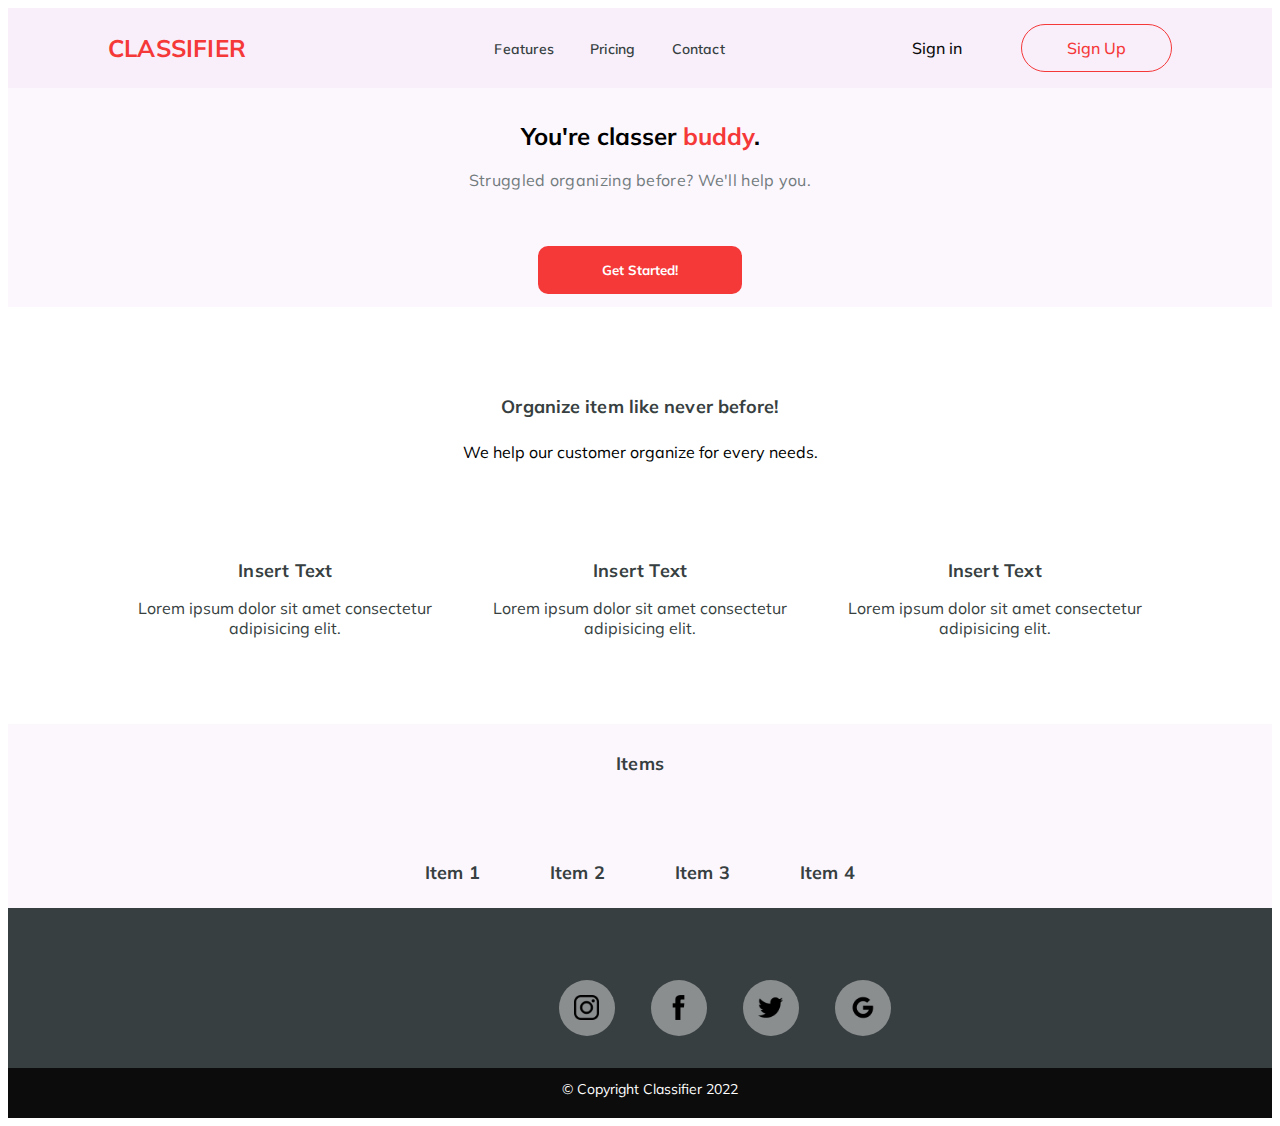
==== index.html @ fb935931 "Add files via upload" ====
<!DOCTYPE html>
<html lang="en">
<head>
    <meta charset="UTF-8">
    <meta http-equiv="X-UA-Compatible" content="IE=edge">
    <meta name="viewport" content="width=device-width, initial-scale=1.0">
    <title>Classifier</title>
    <link rel="stylesheet" href="style.css">
    <link rel="preconnect" href="https://fonts.googleapis.com">
    <link rel="preconnect" href="https://fonts.gstatic.com" crossorigin>
    <link href="https://fonts.googleapis.com/css2?family=Lato:wght@700&family=Mulish:ital,wght@0,200;0,300;0,400;0,500;0,600;0,700;0,800;0,900;1,200;1,300;1,400;1,500;1,600;1,700;1,800;1,900&display=swap" rel="stylesheet">
</head>
<body>
    <nav class="nav">
        <div class="nav-brand">
            <a href="#">Classifier</a>
        </div> 
        <div class="nav-link">
            <a href="#feature">Features</a>
            <a href="#pricing">Pricing</a>
            <a href="contacs.html">Contact</a>
        </div>
        <div class="nav-action">
            <button class="btn-normal" style="margin-right: 10px;">Sign in</button>
            <button class="btn-border">Sign Up</button>
        </div>
    </nav>
    <div class="hero">
        <div class="hero-container">
        <h2 class="title">
            You're classer <span class="title-2">buddy</span>.
        </h2>
        <p class="hero-description">
            Struggled organizing before? We'll help you.
        </p>
        <button class="hero-button" ><a href="main.html">Get Started!</a></button>
        </div>
    </div>
    <div class="feature" id="feature">
        <h3 class="feature-title">
            Organize item like never before!
        </h3>
        <p class="feature-description">
            We help our customer organize for every needs.
        </p>
        <div class="feature-list">
            <div class="feature-item">
                <img src="" alt="" srcset="">
                <h6 class="feature-item-title">Insert Text</h6>
                <p class="feature-item-description">Lorem ipsum dolor sit amet consectetur adipisicing elit.</p>
            </div>
            <div class="feature-item">
                <img src="" alt="" srcset="">
                <h6 class="feature-item-title">Insert Text</h6>
                <p class="feature-item-description">Lorem ipsum dolor sit amet consectetur adipisicing elit.</p>
            </div>
            <div class="feature-item">
                <img src="" alt="" srcset="">
                <h6 class="feature-item-title">Insert Text</h6>
                <p class="feature-item-description">Lorem ipsum dolor sit amet consectetur adipisicing elit.</p>
            </div>
        </div>
    </div>
    <div class="pricing" id="pricing">
        <div class="pricing-container">
            <h2 class="pricing-title">Items</h2>
            <div class="pricing-list">
                <div class="pricing-item">
                    <img src="" alt="" srcset="">
                    <h6 class="pricing-item-title">Item 1</h6>
                </div>
                <div class="pricing-item">
                    <img src="" alt="" srcset="">
                    <h6 class="pricing-item-title">Item 2</h6>
                </div>
                <div class="pricing-item">
                    <img src="" alt="" srcset="">
                    <h6 class="pricing-item-title">Item 3</h6>
                </div>
                <div class="pricing-item">
                    <img src="" alt="" srcset="">
                    <h6 class="pricing-item-title">Item 4</h6>
                </div>
            </div>
        </div>
    </div>
    <div class="footer">
        <div class="footer-container">
            <div class="footer-link">
                <a href="instagram.com"><img src="images/instagram.png" alt="instagram"></a>
                <a href="facebook.com"><img src="images/fb.png" alt="facebook"></a>
                <a href="twitter.com"><img src="images/twitter.png" alt="twitter"></a>
                <a href=""><img src="images/google.png" alt="email"></a>
            </div>
        </div>
    </div>
    <div class="footer-bottom">
        <div class="last-box">
            <a>&copy; Copyright Classifier 2022</a>
        </div>
    </div>
</body>
</html>
---- style.css ----
* {
    font-family: 'Mulish', sans-serif;
}

.nav {
    height: 40px;
    display: flex;
    flex-direction: row;
    justify-content: space-between;
    align-items: center;
    padding: 20px 100px;
    background-color:rgba(188, 107, 217, 0.11) ;
}

.nav-brand {
    font-family: 'Lato', sans-serif;
    font-weight: bold;
    font-size: 24px;
    letter-spacing: 0.2px;
    text-transform: uppercase;
    color: #f53838;
    transition: color 250ms ease-in-out;
}

.nav-brand > a:hover {
    color: #b82020;
}

.nav-link {
    margin-left: 10%;
    color: #373f41;
}

.nav-brand > a, 
.nav-link > a {
    text-decoration: none;
    color: inherit;
}

.nav-link > a {
    margin: 0 16px;
    transition: color 150ms ease-in-out;
    font-size: 14px;
    letter-spacing: 0.2px;
    font-weight: 600;
}

.nav-link > a:hover {
    color: #f53838;
}

.nav-action > button {
    border: none;
    background-color: transparent;
    cursor: pointer;
    padding: 13px 45px ;
    font-weight: 500;
    font-size: 16px;
}

.btn-normal {
    color: #0b0c0c;
    border: 1px solid transparent;
    transition: color 150ms ease-in-out, background-color 150ms ease-in-out;
}

.nav-action >:last-child {
    border: 1px solid #f53838;
    color: #f53838;
    border-radius: 50px;
    transition: color 150ms ease-in-out;
    transition: background-color 150ms ease-in-out;
}

.btn-border:hover {
    color: white;
    background-color: #f53838;
}

.btn-normal:hover {
    color:black;
    background-color: transparent;
    border-radius: 50px;
    border: 1px solid black;
}

.hero {
    height: calc(100vh-80px);
    background-color: rgba(187, 107, 217, 0.056);
    display: flex;
    justify-content: center;
    align-items: center;
}

.hero-container {
    margin-top: 1%;
    width: 90%;
    text-align: center;
    max-width: 700px;
    margin-bottom: 1%;
}

.hero-title {
    font-weight: bold;
    font-size: 44px;
    letter-spacing: 0.2px;
    margin-bottom: 32px;
    color: #373f41;
}

.title-2 {
    color: #f53838;
}

.hero-description {
    letter-spacing: 0.3px;
    color: #737B7D;
    margin-bottom: 56px ;
}

.hero-button {
    padding: 16px 64px;
    border: none;
    color: white;
    background-color: #f53838;
    cursor: pointer;
    border-radius: 10px;
    font-weight: bold;
    transition: backgtound-color 250ms ease-in-out;
}

.hero-button a{
    text-decoration: none;
    font-style: none;
    color: white;
}

.hero-button:hover {
    background-color: #b82020;
}

.feature {
    padding: 70px 0;
    text-align: center;
}

.feature-title{
    margin-bottom: 24px;
    font-size: 18px;
    letter-spacing: 0.1px;
    color:  #373f41;
}
.feature-description {
    margin-bottom: 35px;
}

.feature-list {
    display: flex;
    align-items: flex-start;
    padding: 0 100px;
}

.feature-item {
    flex: 1;
    color: #373f41;
    margin: 0 10px;
}

.feature-item-title {
    font-size: 18px;
    letter-spacing: 0.2px;
    margin-bottom: 12px;
}

.pricing {
    height: calc(100vh-80px);
    background-color: rgba(187, 107, 217, 0.056);
    display: flex;
    justify-content: center;
    align-items: center;
}

.pricing-title {
    margin-bottom: 24px;
    font-size: 18px;
    letter-spacing: 0.1px;
    color:  #373f41;
}

.pricing-container {
    margin-top: 1%;
    width: 90%;
    text-align: center;
    max-width: 700px;
    margin-bottom: 1%;
}

.pricing-list {
    display: flex;
    align-items: flex-start;
    padding: 0 100px;
}

.pricing-item {
    flex: 1;
    color: #373f41;
    margin: 0 10px;
}

.pricing-item-title {
    font-size: 18px;
    letter-spacing: 0.2px;
    margin-bottom: 12px;
}

.footer {
    height: 120px;
    display: flex;
    flex-direction: row;
    justify-content: space-between;
    align-items: center;
    padding-top: 40px;
    background-color:#373f41;
}

.footer-container{
    padding-left: 29%;
    margin-top: 1%;
    width: 90%;
    text-align: center;
    max-width: 700px;
    margin-bottom: 1%;
}

.footer-link {
    color: white
}
 
.footer-link  a {
    text-decoration: none;
    height:46px;
    display: inline-block;
    width:46px;
    padding:5px;
    border-radius:40px;
    margin:5px;
    background: rgba(224, 222, 222, 0.5);
    margin: 0 16px;
    transition: color 150ms ease-in-out;
}

.footer-link img {
    margin-top: 10px;
    height: 25px;
    width: 25px;
}

.footer-bottom{
    background: rgb(12, 12, 12);
    width:100%;
    height: 50px;
    display: flex;
    justify-content: center;
}

.footer-bottom a{
    color:#fff;
    font-size:14px;
    margin-left:20px;
    text-decoration:none;
}
.last-box{
    margin-top:10px;
}
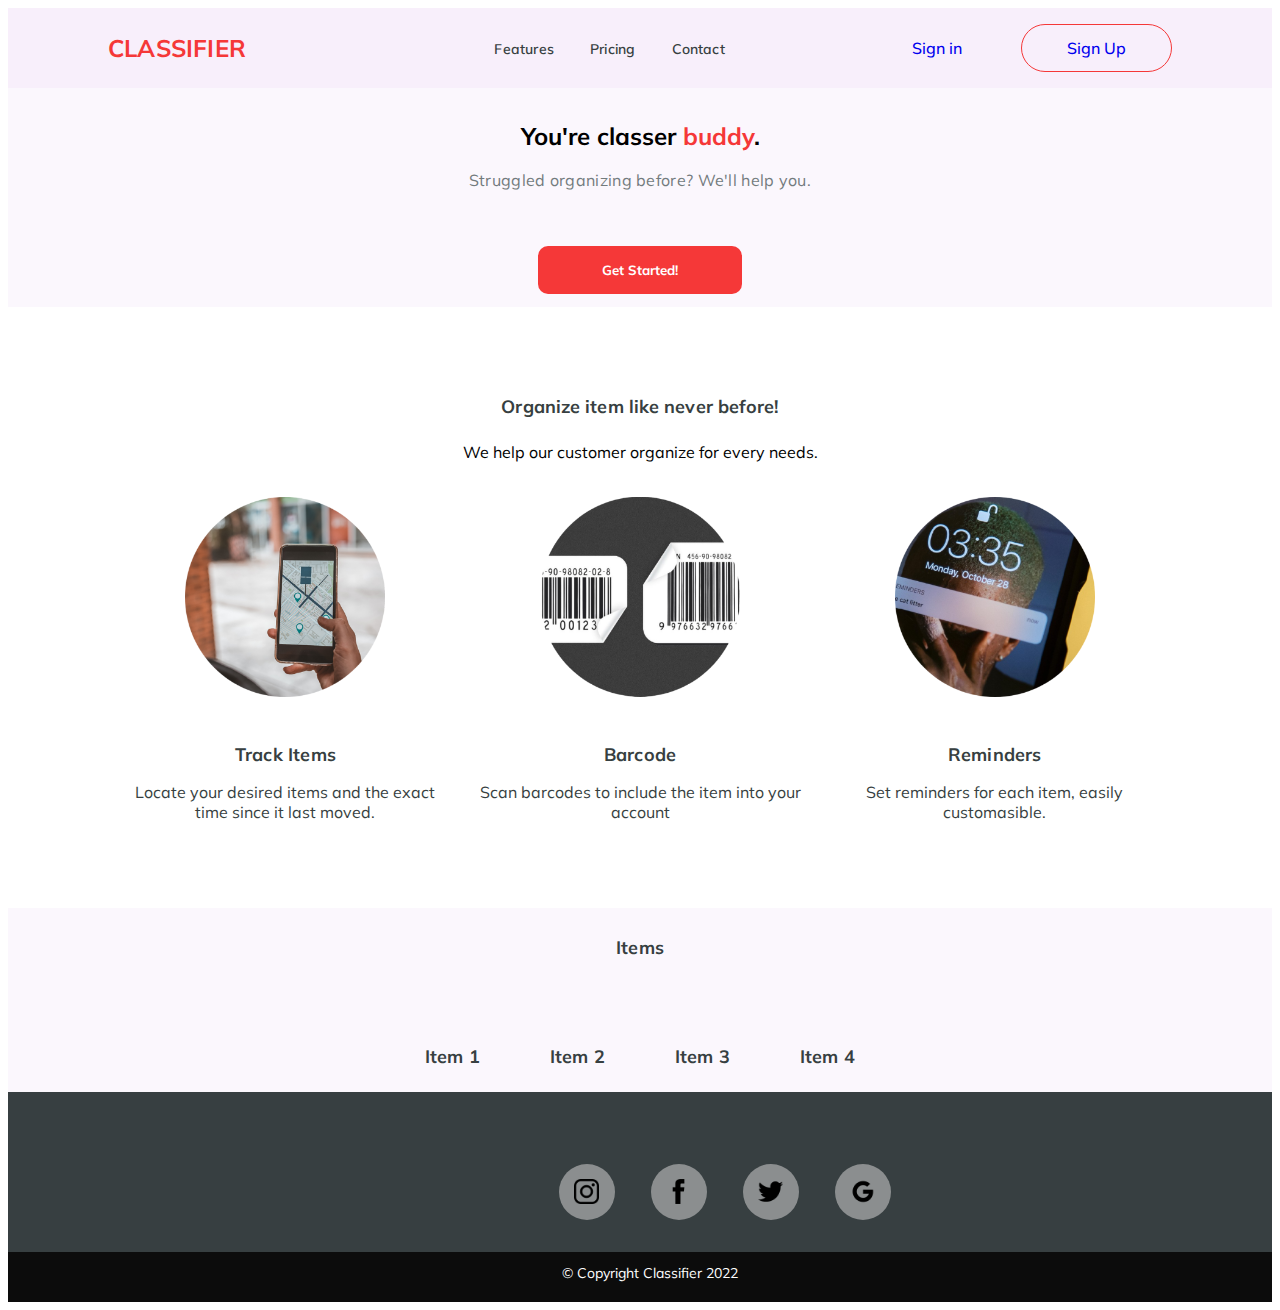
==== commit 383127e1: "new" ====
--- a/index.html
+++ b/index.html
@@ -21,8 +21,8 @@
             <a href="contacs.html">Contact</a>
         </div>
         <div class="nav-action">
-            <button class="btn-normal" style="margin-right: 10px;">Sign in</button>
-            <button class="btn-border">Sign Up</button>
+            <button class="btn-normal" style="margin-right: 10px;"><a href="Login.html">Sign in</a></button>
+            <button class="btn-border"><a href="Login.html">Sign Up</a></button>
         </div>
     </nav>
     <div class="hero">
@@ -45,19 +45,19 @@
         </p>
         <div class="feature-list">
             <div class="feature-item">
-                <img src="" alt="" srcset="">
-                <h6 class="feature-item-title">Insert Text</h6>
-                <p class="feature-item-description">Lorem ipsum dolor sit amet consectetur adipisicing elit.</p>
+                <img src="images/image1.png" alt="" srcset="">
+                <h6 class="feature-item-title">Track Items</h6>
+                <p class="feature-item-description">Locate your desired items and the exact time since it last moved.</p>
             </div>
             <div class="feature-item">
-                <img src="" alt="" srcset="">
-                <h6 class="feature-item-title">Insert Text</h6>
-                <p class="feature-item-description">Lorem ipsum dolor sit amet consectetur adipisicing elit.</p>
+                <img src="images/image2.png" alt="" srcset="">
+                <h6 class="feature-item-title">Barcode</h6>
+                <p class="feature-item-description">Scan barcodes to include the item into your account</p>
             </div>
             <div class="feature-item">
-                <img src="" alt="" srcset="">
-                <h6 class="feature-item-title">Insert Text</h6>
-                <p class="feature-item-description">Lorem ipsum dolor sit amet consectetur adipisicing elit.</p>
+                <img src="images/image3.png" alt="" srcset="">
+                <h6 class="feature-item-title">Reminders</h6>
+                <p class="feature-item-description">Set reminders for each item, easily customasible.</p>
             </div>
         </div>
     </div>
--- a/style.css
+++ b/style.css
@@ -64,6 +64,11 @@
     transition: color 150ms ease-in-out, background-color 150ms ease-in-out;
 }
 
+.btn-normal a {
+    text-decoration: none;
+    font-style: none;
+}
+
 .nav-action >:last-child {
     border: 1px solid #f53838;
     color: #f53838;
@@ -72,9 +77,15 @@
     transition: background-color 150ms ease-in-out;
 }
 
+.btn-border a {
+    text-decoration: none;
+    font-style: none;
+}
+
 .btn-border:hover {
+    background-color: #f53838;
+} .btn-border:hover a{
     color: white;
-    background-color: #f53838;
 }
 
 .btn-normal:hover {
@@ -172,6 +183,11 @@
     margin-bottom: 12px;
 }
 
+.feature-item img {
+    height: 200px;
+    width: 200px;
+}
+
 .pricing {
     height: calc(100vh-80px);
     background-color: rgba(187, 107, 217, 0.056);
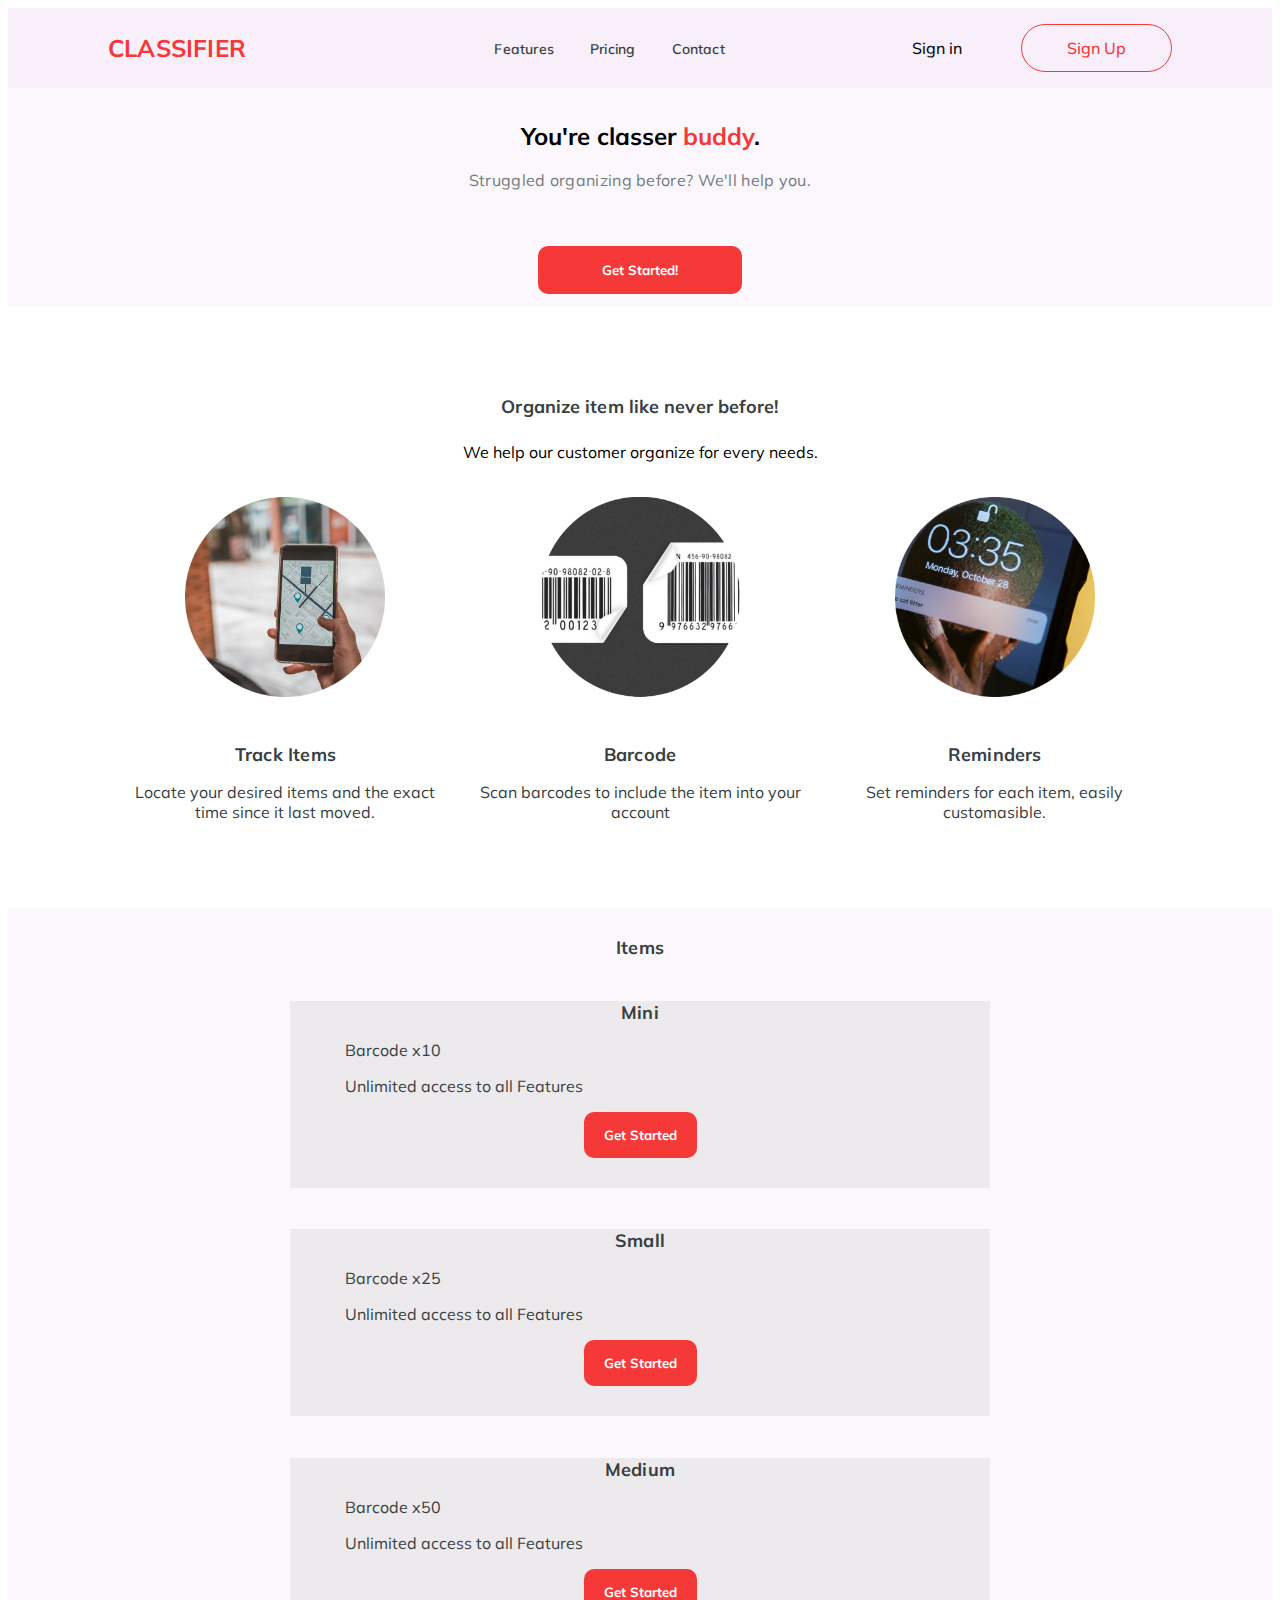
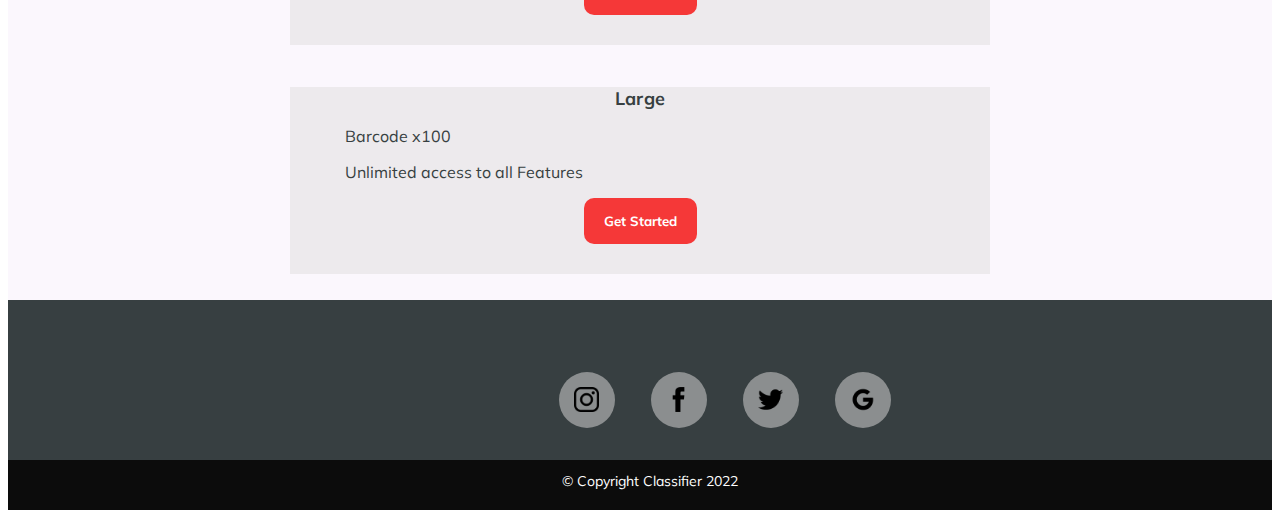
==== commit 48d17d34: "update" ====
--- a/index.html
+++ b/index.html
@@ -33,7 +33,7 @@
         <p class="hero-description">
             Struggled organizing before? We'll help you.
         </p>
-        <button class="hero-button" ><a href="main.html">Get Started!</a></button>
+        <button class="hero-button" ><a href="#pricing">Get Started!</a></button>
         </div>
     </div>
     <div class="feature" id="feature">
@@ -66,20 +66,36 @@
             <h2 class="pricing-title">Items</h2>
             <div class="pricing-list">
                 <div class="pricing-item">
-                    <img src="" alt="" srcset="">
-                    <h6 class="pricing-item-title">Item 1</h6>
+                    <h6 class="pricing-item-title">Mini</h6>
+                    <div class="pricing-details">
+                        <p>Barcode x10</p>
+                        <p>Unlimited access to all Features</p>
+                    </div>
+                    <button class="pricing-button"><a href="item1.html">Get Started</a></button>
                 </div>
                 <div class="pricing-item">
-                    <img src="" alt="" srcset="">
-                    <h6 class="pricing-item-title">Item 2</h6>
+                    <h6 class="pricing-item-title">Small</h6>
+                    <div class="pricing-details">
+                        <p>Barcode x25</p>
+                        <p>Unlimited access to all Features</p>
+                    </div>
+                    <button class="pricing-button"><a href="item2.html">Get Started</a></button>
                 </div>
                 <div class="pricing-item">
-                    <img src="" alt="" srcset="">
-                    <h6 class="pricing-item-title">Item 3</h6>
+                    <h6 class="pricing-item-title">Medium</h6>
+                    <div class="pricing-details">
+                        <p>Barcode x50</p>
+                        <p>Unlimited access to all Features</p>
+                    </div>
+                    <button class="pricing-button"><a href="item3.html">Get Started</a></button>
                 </div>
                 <div class="pricing-item">
-                    <img src="" alt="" srcset="">
-                    <h6 class="pricing-item-title">Item 4</h6>
+                    <h6 class="pricing-item-title">Large</h6>
+                    <div class="pricing-details">
+                        <p>Barcode x100</p>
+                        <p>Unlimited access to all Features</p>
+                    </div>
+                    <button class="pricing-button"><a href="item4.html">Get Started</a></button>
                 </div>
             </div>
         </div>
--- a/style.css
+++ b/style.css
@@ -1,5 +1,6 @@
 * {
     font-family: 'Mulish', sans-serif;
+    scroll-behavior: smooth;
 }
 
 .nav {
@@ -58,6 +59,10 @@
     font-size: 16px;
 }
 
+.nav-action > button >a {
+    color: inherit;
+}
+
 .btn-normal {
     color: #0b0c0c;
     border: 1px solid transparent;
@@ -196,6 +201,15 @@
     align-items: center;
 }
 
+.pricing-container {
+    margin-top: 1%;
+    width: 90%;
+    text-align: center;
+    max-width: 700px;
+    justify-content: center;
+    margin-bottom: 2%;
+}
+
 .pricing-title {
     margin-bottom: 24px;
     font-size: 18px;
@@ -203,30 +217,47 @@
     color:  #373f41;
 }
 
-.pricing-container {
-    margin-top: 1%;
-    width: 90%;
-    text-align: center;
-    max-width: 700px;
-    margin-bottom: 1%;
-}
 
 .pricing-list {
-    display: flex;
-    align-items: flex-start;
-    padding: 0 100px;
+    align-items: flex-start
 }
 
 .pricing-item {
-    flex: 1;
     color: #373f41;
-    margin: 0 10px;
+    background-color: rgba(224, 222, 222, 0.5);
+    padding: 0 50px 30px 50px;
 }
 
 .pricing-item-title {
     font-size: 18px;
     letter-spacing: 0.2px;
     margin-bottom: 12px;
+}
+
+.pricing-details {
+    padding-left: 5px;
+    text-align: left;
+}
+
+.pricing-button {
+    padding: 15px 20px;
+    border: none;
+    color: white;
+    background-color: #f53838;
+    cursor: pointer;
+    border-radius: 10px;
+    font-weight: bold;
+    transition: backgtound-color 250ms ease-in-out;
+}
+
+.pricing-button a{
+    text-decoration: none;
+    font-style: none;
+    color: white;
+}
+
+.pricing-button:hover {
+    background-color: #b82020;
 }
 
 .footer {
